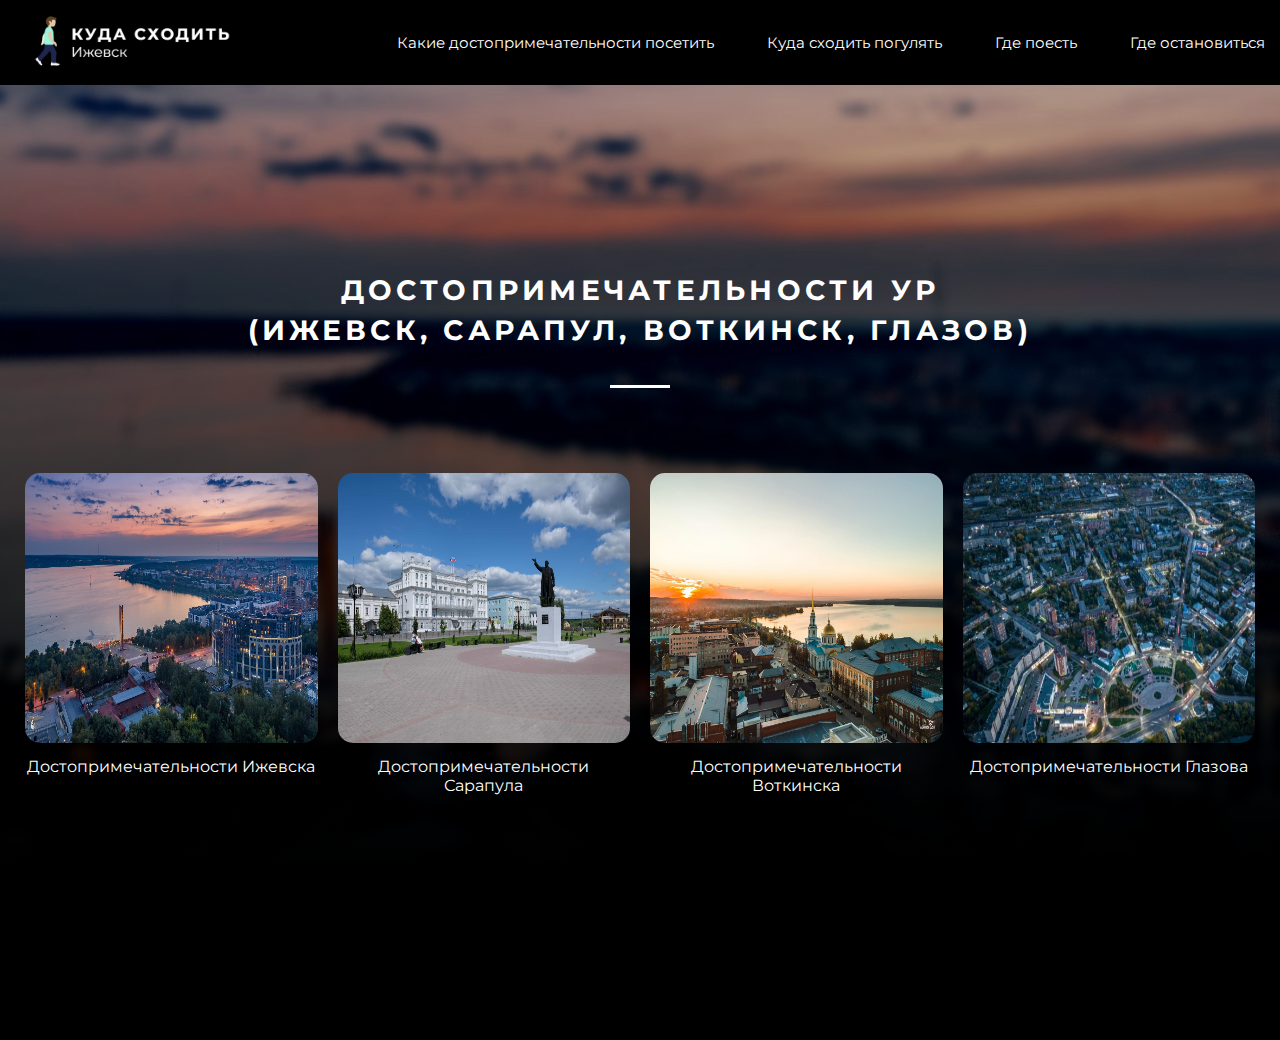
==== index-0.html @ ce71ef00 "big-update" ====
<!DOCTYPE html>
<html lang="ru">
<head>
    <meta charset="UTF-8">
    <link href="https://fonts.googleapis.com/css2?family=Montserrat:wght@400;700&display=swap" rel="stylesheet">
    <meta http-equiv="X-UA-Compatible" content="IE=edge">
    <meta name="viewport" content="width=device-width, initial-scale=1.0">

    <!-- Favicons -->
    <link rel="apple-touch-icon" sizes="180x180" href="assets/favicon/apple-touch-icon.png">
    <link rel="icon" type="image/png" sizes="32x32" href="assets/favicon/favicon-32x32.png">
    <link rel="icon" type="image/png" sizes="16x16" href="assets/favicon/favicon-16x16.png">
    <link rel="manifest" href="assets/favicon/site.webmanifest">
    <link rel="mask-icon" href="assets/favicon/safari-pinned-tab.svg" color="#5bbad5">
    <link rel="shortcut icon" href="assets/favicon/favicon.ico">
    <meta name="msapplication-TileColor" content="#603cba">
    <meta name="msapplication-config" content="assets/favicon/browserconfig.xml">
    <meta name="theme-color" content="#ffffff">

    <link rel="stylesheet" href="assets/css/style.css">
    
    <title>Ижевск | Куда сходить</title>
</head>
<body>
    <!-- Preloader -->
    <div class="preloader">
        <div class="preloader__row">
          <div class="preloader__item"></div>
          <div class="preloader__item"></div>
        </div>
    </div>
    <!-- Header -->
    <header class="header">
        <div class="container">
            <div class="header__inner">
                <a href="index.html">
                    <div class="header__logo">
                        <img class="header__img" src="assets/img/logo.png" alt="">
                    </div>
                </a>
                <nav class="nav">
                    <a class="nav__link" href="index-0.html">Какие достопримечательности посетить</a>
                    <a class="nav__link" href="index-1.html">Куда сходить погулять</a>
                    <a class="nav__link" href="index-2.html">Где поесть</a>
                    <a class="nav__link" href="index-3.html">Где остановиться</a>
                </nav>
                <button class="nav-toggle" id="nav_toggle" type="button">
                    <span class="nav-toggle__item">Menu</span>
                </button>
            </div> <!-- ./header__inner -->
        </div> <!-- ./container -->
    </header>
    

     <!-- Places -->
     <section class="section">
        <div class="modal__container">
            <div class="section__header">
                <div class="section__title">
                    Достопримечательности УР <br>
                    (Ижевск, Сарапул, Воткинск, Глазов)
                </div>
            </div>
            <div class="modal-main">
               <div class="modal__item">
                    <!-- Trigger the Modal -->
                    <div class="modal-info">
                        <a href="index-izhevsk.html">
                            <img class="myImg" src="assets/img/places/index-0/sity/izhevsk-min.jpg">
                        </a>
                        <div class="modal__text">Достопримечательности Ижевска</div>
                    </div>
                    <!-- The Modal -->
                    <div class="modal">
                        <span class="close">&times;</span>
                        <img class="modal-content">
                        <div class="caption"></div>
                    </div>
                </div>

                <div class="modal__item">
                    <!-- Trigger the Modal -->
                    <div class="modal-info">
                        <a href="index-sarapul.html">
                            <img class="myImg" src="assets/img/places/index-0/sity/sarapul-min.jpg">
                        </a>
                        <div class="modal__text">Достопримечательности Сарапула</div>
                    </div>
                    <!-- The Modal -->
                    <div class="modal">
                        <span class="close">&times;</span>
                        <img class="modal-content">
                        <div class="caption"></div>
                    </div>
                </div>

                <div class="modal__item">
                    <!-- Trigger the Modal -->
                    <div class="modal-info">
                        <a href="index-votkinsk.html">
                            <img class="myImg" src="assets/img/places/index-0/sity/votkinsk-min.jpg">
                        </a>
                        <div class="modal__text">Достопримечательности Воткинска</div>
                    </div>
                    <!-- The Modal -->
                    <div class="modal">
                        <span class="close">&times;</span>
                        <img class="modal-content">
                        <div class="caption"></div>
                    </div>
                </div>

                <div class="modal__item">
                    <!-- Trigger the Modal -->
                    <div class="modal-info">
                        <a href="index-glazov.html">
                            <img class="myImg" src="assets/img/places/index-0/sity/glazov-min.jpg">
                        </a>
                        <div class="modal__text">Достопримечательности Глазова</div>
                    </div>
                    <!-- The Modal -->
                    <div class="modal">
                        <span class="close">&times;</span>
                        <img class="modal-content">
                        <div class="caption"></div>
                    </div>
                </div>
            </div>
        </div>
    </section>


    <script src="https://ajax.googleapis.com/ajax/libs/jquery/3.6.3/jquery.min.js"></script>
    <script src="assets/js/app-jquery.js"></script>
    <script src="assets/js/app.js"></script>
</body>
</html>
---- assets/css/style.css ----
body {
    margin: 0;
    font-family: 'Montserrat', sans-serif;
    font-size: 14px;
    color: #C0C0C0;
    background: #181818;
}

*, *:before, *:after {
    box-sizing: border-box;
}

a {
    color: inherit;
    text-decoration: none;
}

h1, h2, h3, h4, h5, h6 {
    margin: 0;
}



/* Container */
.container {
    width: 100%;
    max-width: 1500px;
    margin: 0 auto;
    padding: 0 15px;
}


/* Header */
.header {
    width: 100%;
    position: absolute;
    height: 85px;
    top: 0;
    left: 0;
    right: 0;
    z-index: 1000;
    background: #000;
}

.header_fixed {
    background: #000;
    box-shadow: 0 3px 10px rgba(0, 0, 0, .2);
    position: fixed;
    top: 0;
    left: 0;
    right: 0;
    transform: translate3d(0, 0, 0);
}

.header__inner {
    display: flex;
    justify-content: space-between;
    align-items: center;
    padding: 12px 0;
}

.header__img {
    max-width: 225px;
    height: auto;
}


/* Nav */
.nav {
    display: flex;
    font-size: 15px;
    font-weight: 400;
}

.nav__link {
    display: inline-block;
    vertical-align: top;
    margin-left: 53px;
    text-decoration: none;
    color: #fff;
    transition: color .1s linear;
    position: relative;
}

.nav__link:after {
    content: "";
    display: block;
    width: 100%;
    height: 1px;
    opacity: 0;
    background-color: #fce38a;
    position: absolute;
    top: 100%;
    left: 0;
    z-index: 1;
    transition: opacity .1s linear;
}

.nav__link:hover {
    color: #fce38a;
}
.nav__link:hover:after, .nav__link.active:after {
    opacity: 1;
}
.nav__link.active {
    color: #fce38a;
}


/* ==================== */
/* Nav Toggle (Burger) */
.nav-toggle {
    width: 30px;
    padding: 17px 0;
    display: none;
    font-size: 0;
    color: transparent;
    border: 0;
    background: none;
    cursor: pointer;
    position: absolute;
    top: 24px;
    right: 25px;
    z-index: 1;
}

.nav-toggle:focus {
    outline: 0;
}

.nav-toggle.active .nav-toggle__item {
    background: none;
}

.nav-toggle__item {
    display: block;
    width: 100%;
    height: 3px;
    background-color: #fff;
    position: absolute;
    border-radius: 5px;
    top: 0;
    right: 0;
    bottom: 0;
    left: 0;
    margin: auto;
    transition: background .2s linear;
}

.nav-toggle__item:before,
.nav-toggle__item:after {
    content: "";
    width: 100%;
    height: 3px;
    background-color: #fff;
    position: absolute;
    border-radius: 5px;
    left: 0;
    z-index: 1; 
    transition: transform .2s linear;   
}

.nav-toggle__item:before {
    top: -8px;
}

.nav-toggle__item:after {
    bottom: -8px;
}

.nav-toggle.active .nav-toggle__item:before {
    transform-origin: left top;
    transform: rotate(45deg) translateX(-2px);
}

.nav-toggle.active .nav-toggle__item:after {
    transform-origin: left top;
    transform: rotate(-45deg) translateX(-5px);
}



/* Intro */
.intro {
    position: relative;
    width: 100%;
    height: 100vh;
    min-height: 1050px;
    background: linear-gradient(360deg, #000000 16.78%, rgba(0, 0, 0, 0) 98.53%), url(../img/intro-izh.jpg) center no-repeat;
    background-size: cover;
}

.intro__inner {
    position: absolute;
    bottom: 110px;
    right: 0;
    left: 0;
    text-align: center;
    width: 100%;
    max-width: 800px;
    margin: 0 auto;
}

.intro__suptitle {
    font-size: 14px;
    letter-spacing: 0.249684px;
    font-weight: 400;
    text-transform: uppercase;
    color: #C0C0C0;
}

.intro__title {
    font-size: 60px;
    letter-spacing: 10.249684px;
    font-weight: 700;
    color: #fff;
}

.intro__subtitle {
    font-size: 16px;
    line-height: 1.5;
    font-weight: 400;
    color: #C0C0C0;
}

.intro__subtitle span {
    font-size: 65;
    font-weight: 700;
}


/* Section (Places) */
.section {
    padding: 200px 0;
    background: linear-gradient(360deg, #000000 16.78%, rgba(0, 0, 0, 0) 98.53%), url(../img/background.jpg) center no-repeat;
    background-size: cover;
}

.modal__container {
    width: 100%;
    max-width: 1800px;
    margin: 0 auto;
    padding: 0 15px;
}

.section__header {
    width: 100%;
    margin: 70px auto 70px;
    text-align: center;
}

.section__title {
    color: #fff;
    font-size: 28px;
    letter-spacing: 4.249684px;
    font-weight: 700;
    text-transform: uppercase;
    line-height: 40px;
}

.section__title:after {
    content: "";
    display: block;
    width: 60px;
    height: 3px;
    margin: 35px auto;
    background-color: #fff;
}

.modal-main {
    display: flex;
    flex-wrap: wrap;
}

.modal__item {
    width: 25%;
    padding: 15px 10px;
    margin-bottom: 30px;
}



.myImg {
    width: 100%;
    max-width: 400px;
    height: 270px;
    border-radius: 15px;
    cursor: pointer;
    margin-bottom: 10px;
    transition: 0.2s;
}
  
.myImg:hover {
    opacity: 0.7;
    transform: scale(1.01);
    outline: 3px solid #fff;
}


/* The Modal */
.no-scroll {
    overflow-y: hidden; 
}

.modal {
    display: none; 
    position: fixed; 
    z-index: 10000; 
    padding-top: 100px; 
    left: 0;
    top: 0;
    width: 100%; 
    height: 100%; 
    overflow-y: auto;
    background-color: rgb(0,0,0); 
    background-color: rgba(0,0,0,0.9); 
}


.modal-info {
    text-align: center;
}

.modal__text {
    font-weight: 400;
    font-size: 16px;
    color: #fff;
}

/* Modal Content (Image) */
.modal-content {
    position: relative;
    margin: auto;
    display: block;
    border-radius: 8px;
    width: 80%;
    max-width: 700px;;
}


/* Caption of Modal Image (Image Text) - Same Width as the Image */
.caption {
    margin: auto;
    display: block;
    width: 80%;
    font-size: 17px;
    font-weight: 400;
    max-width: 700px;
    text-align: center;
    color: #C0C0C0;
    padding: 15px 0;
    height: 150px;
}

/* Add Animation - Zoom in the Modal */
.modal-content, .caption {
    animation-name: zoom;
    animation-duration: 0.6s;
}

@keyframes zoom {
    from {transform:scale(0)}
    to {transform:scale(1)}
}

/* The Close Button */
.close {
    position: absolute;
    top: 15px;
    right: 35px;
    color: #f1f1f1;
    font-size: 40px;
    font-weight: bold;
    transition: 0.3s;
}

.close:hover,
.close:focus {
    color: #bbb;
    text-decoration: none;
    cursor: pointer;
}

.preloader {
    /*фиксированное позиционирование*/
    position: fixed;
    /* координаты положения */
    left: 0;
    top: 0;
    right: 0;
    bottom: 0;
    /* фоновый цвет элемента */
    background: #000000;
    /* размещаем блок над всеми элементами на странице (это значение должно быть больше, чем у любого другого позиционированного элемента на странице) */
    z-index: 10000;
}
  
  .preloader__row {
    position: relative;
    top: 50%;
    left: 50%;
    width: 70px;
    height: 70px;
    margin-top: -35px;
    margin-left: -35px;
    text-align: center;
    animation: preloader-rotate 2s infinite linear;
}
  
  .preloader__item {
    position: absolute;
    display: inline-block;
    top: 0;
    background-color: #fff;
    border-radius: 100%;
    width: 35px;
    height: 35px;
    animation: preloader-bounce 2s infinite ease-in-out;
}
  
  .preloader__item:last-child {
    top: auto;
    bottom: 0;
    animation-delay: -1s;
}
  
  @keyframes preloader-rotate {
    100% {
      transform: rotate(360deg);
   }
}
  
  @keyframes preloader-bounce {
  
    0%,
    100% {
      transform: scale(0);
}
  
    50% {
      transform: scale(1);
   }
}
  
  .loaded_hiding .preloader {
    transition: 0.8s opacity;
    opacity: 0;
}
  
  .loaded .preloader {
    display: none;
}


/* Dekstop End */


/* Mobile */
@media (max-width: 1230px) {
    /* Header */
    .header__img {
        max-width: 220px;
    }

    /* Nav */
    .nav {
        font-size: 14px;
    }

    /* Modal */
    .section__header {
        margin: 60px auto 60px;
    }

    .modal__item {
        width: 33%;
    }

    .section__title {
        font-size: 23px;
    }
}

@media (max-width: 990px) {
    /* Nav  */
    .nav {
        display: none;
        width: 100%;
        font-size: 16px;
        position: absolute;
        top: 100%;
        left: 0;
        background-color: #000;
    }

    .nav.active {
        display: block;
    }

    .nav__link {
        display: block;
        margin: 0;
        padding: 10px 30px;

    }

    .nav-toggle {
        display: block;
    }

    /* Modal */
    .section__header {
        margin: 55px auto 55px
    }

    .modal__item {
        width: 50%;
    }

    .section__title {
        font-size: 21px;
    }
}

@media (max-width: 770px) {
    /* Intro */
    .intro {
        min-height: 920px;
    }

    .intro__title {
        font-size: 54px;
    }

    .intro__subtitle {
        font-size: 15px;
    }

    /* Header */
    .header__img {
        max-width: 220px;
    }

    .header__inner {
        padding: 13px 0;
    }

    /* Nav */
    .nav {
        font-size: 14px;
    }

    /* Modal */
    .section__header {
        margin: 50px auto 50px;
    }

    .modal__item {
        width: 100%;
    }

    .section__title {
        font-size: 18px;
    }

    /* Modal */
    .caption {
        font-size: 15px;
    }
}


@media (max-width: 395px) {
    .section__title {
        font-size: 15px;
    }
}

@media (max-width: 330px) {
    .section__title {
        font-size: 13px;
    }
}
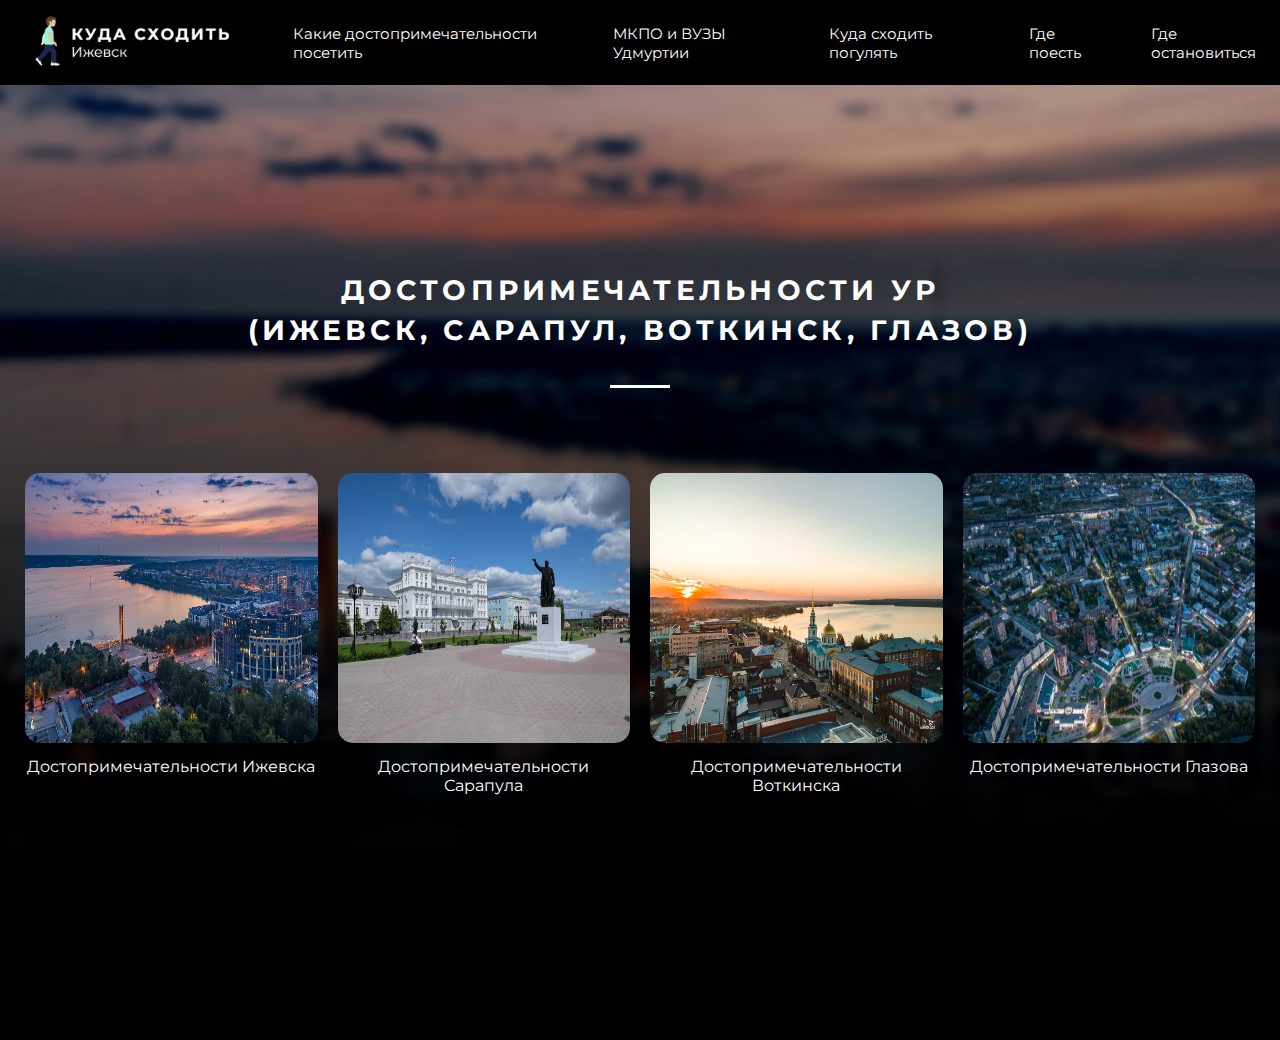
==== commit 8d1ba45a: "update" ====
--- a/index-0.html
+++ b/index-0.html
@@ -40,6 +40,7 @@
                 </a>
                 <nav class="nav">
                     <a class="nav__link" href="index-0.html">Какие достопримечательности посетить</a>
+                    <a class="nav__link" href="index-vyzimkpo.html">МКПО и ВУЗЫ Удмуртии</a>
                     <a class="nav__link" href="index-1.html">Куда сходить погулять</a>
                     <a class="nav__link" href="index-2.html">Где поесть</a>
                     <a class="nav__link" href="index-3.html">Где остановиться</a>
--- a/assets/css/style.css
+++ b/assets/css/style.css
@@ -24,7 +24,7 @@
 /* Container */
 .container {
     width: 100%;
-    max-width: 1500px;
+    max-width: 1650px;
     margin: 0 auto;
     padding: 0 15px;
 }
@@ -231,6 +231,7 @@
 
 /* Section (Places) */
 .section {
+    min-height: 100vh;
     padding: 200px 0;
     background: linear-gradient(360deg, #000000 16.78%, rgba(0, 0, 0, 0) 98.53%), url(../img/background.jpg) center no-repeat;
     background-size: cover;
@@ -272,13 +273,15 @@
     flex-wrap: wrap;
 }
 
+.uniquemain {
+    justify-content: center;
+}
+
 .modal__item {
     width: 25%;
     padding: 15px 10px;
     margin-bottom: 30px;
 }
-
-
 
 .myImg {
     width: 100%;
@@ -334,7 +337,11 @@
     display: block;
     border-radius: 8px;
     width: 80%;
-    max-width: 700px;;
+    max-width: 700px;
+}
+
+.modalsize {
+    max-width: 400px;
 }
 
 
@@ -345,11 +352,11 @@
     width: 80%;
     font-size: 17px;
     font-weight: 400;
-    max-width: 700px;
-    text-align: center;
-    color: #C0C0C0;
+    max-width: 900px;
+    color: #fff;
     padding: 15px 0;
     height: 150px;
+    line-height: 1.4;
 }
 
 /* Add Animation - Zoom in the Modal */
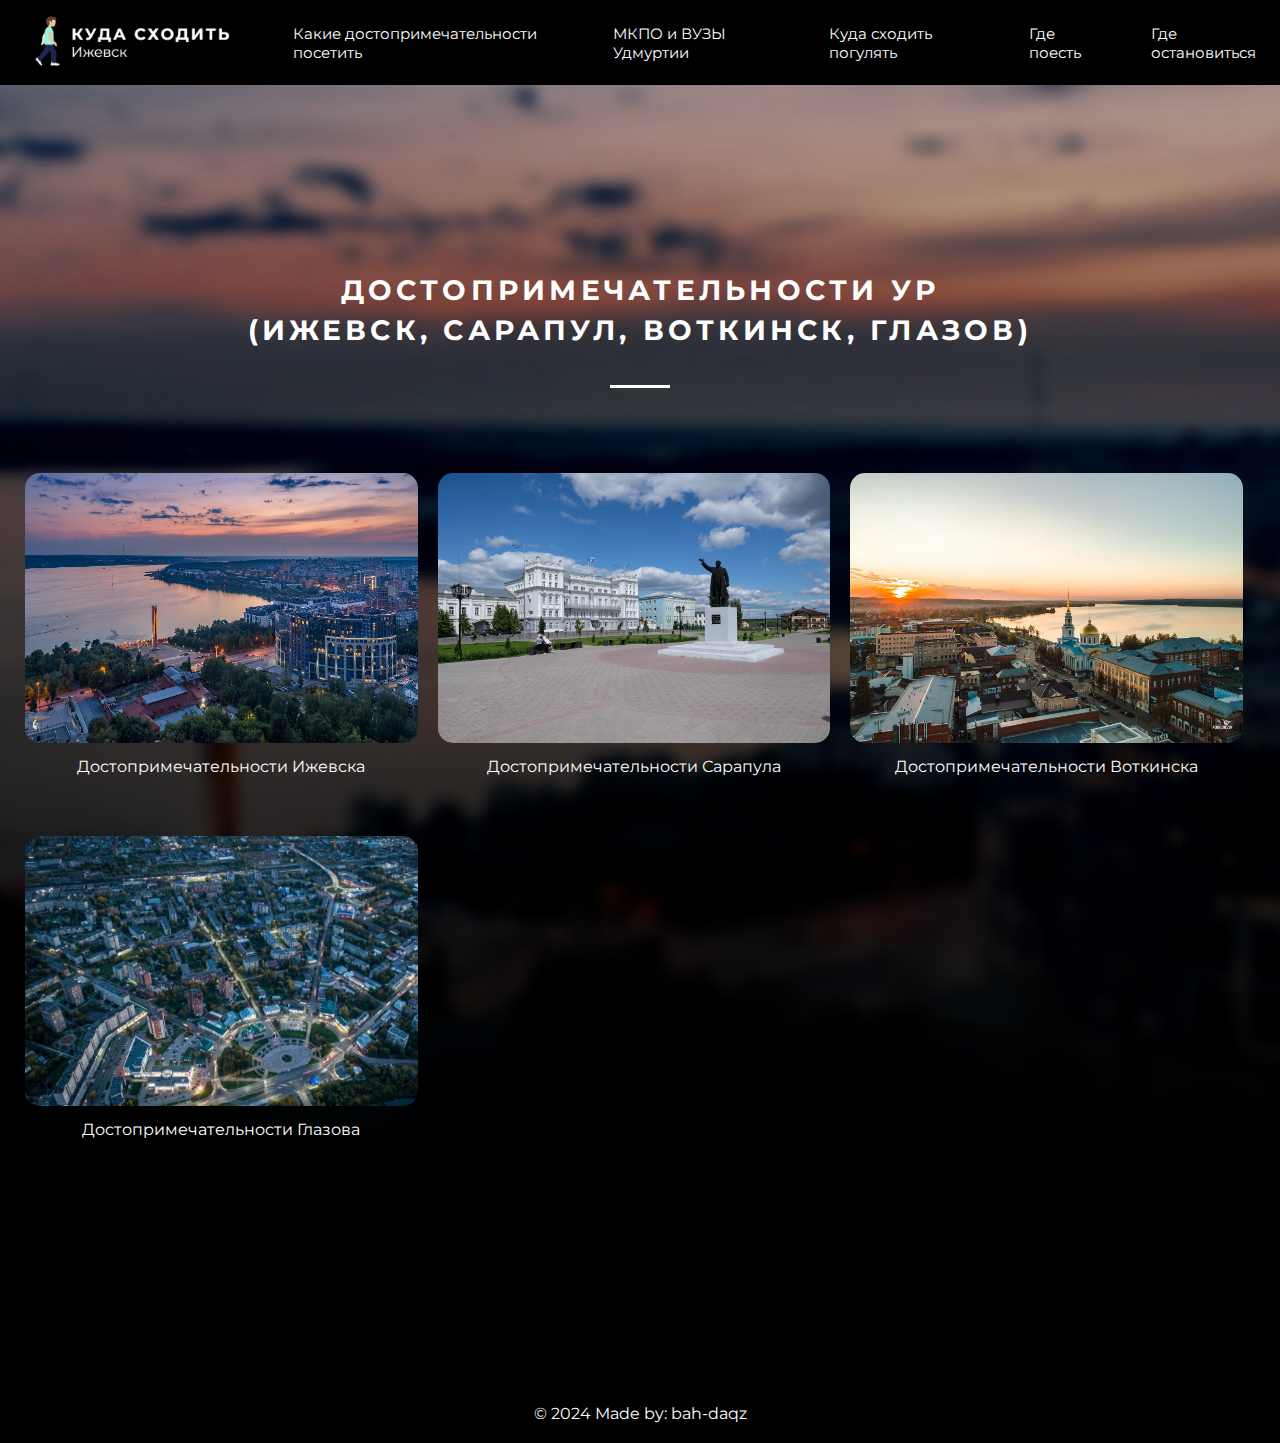
==== commit 7c9828e5: "fix-img" ====
--- a/index-0.html
+++ b/index-0.html
@@ -130,6 +130,10 @@
         </div>
     </section>
 
+    <!-- Footer -->
+    <footer class="footer">
+        <p class="footer__text">© 2024 Made by: <a href="https://vk.com/daaqq" target="_blank" class="footer__link">bah-daqz</a></p>
+    </footer>
 
     <script src="https://ajax.googleapis.com/ajax/libs/jquery/3.6.3/jquery.min.js"></script>
     <script src="assets/js/app-jquery.js"></script>
--- a/assets/css/style.css
+++ b/assets/css/style.css
@@ -29,6 +29,34 @@
     padding: 0 15px;
 }
 
+
+
+.footer {
+    padding: 20px 0;
+    color: #fff; 
+    position: relative;
+    width: 100%;
+    bottom: 0;
+    left: 0;
+    text-align: center;
+    background-color: #000;
+}
+
+.footer__text {
+    margin: 0;
+    font-size: 16px;
+}
+
+.footer__link {
+    color: #ffffff; 
+    text-decoration: none; 
+    transition: text-decoration 0.3s ease;
+}
+
+.footer__link:hover {
+    color: #dcdcdc; 
+    text-decoration: underline; 
+}
 
 /* Header */
 .header {
@@ -228,6 +256,36 @@
     font-weight: 700;
 }
 
+/* Map */
+.map {
+    text-align: center;
+}
+
+.map__title {
+    font-size: 24px;
+    font-weight: 700;
+    text-transform: uppercase;
+    color: #f38181;
+}
+
+.map__title a {
+    text-decoration: none;
+    color: inherit;
+}
+
+.map__title a:hover {
+    text-decoration: underline;
+}
+
+.map__title:after {
+    content: "";
+    display: block;
+    width: 60px;
+    height: 3px;
+    margin: 15px auto 0;
+    background-color: #f38181;
+}
+
 
 /* Section (Places) */
 .section {
@@ -309,7 +367,7 @@
     display: none; 
     position: fixed; 
     z-index: 10000; 
-    padding-top: 100px; 
+    padding-top: 75px; 
     left: 0;
     top: 0;
     width: 100%; 
@@ -458,11 +516,17 @@
     display: none;
 }
 
-
 /* Dekstop End */
 
 
+
 /* Mobile */
+@media (max-width: 1340px) {
+    .modal__item {
+        width: 33%;
+    }
+}
+
 @media (max-width: 1230px) {
     /* Header */
     .header__img {
@@ -485,6 +549,38 @@
 
     .section__title {
         font-size: 23px;
+    }
+}
+
+@media (max-width: 1130px) {
+    /* Nav  */
+    .nav {
+        display: none;
+        width: 100%;
+        font-size: 16px;
+        position: absolute;
+        top: 100%;
+        left: 0;
+        background-color: #000;
+    }
+
+    .nav.active {
+        display: block;
+    }
+
+    .nav__link {
+        display: block;
+        margin: 0;
+        padding: 10px 30px;
+
+    }
+
+    .nav-toggle {
+        display: block;
+    }
+
+    .modal__item {
+        width: 50%;
     }
 }
 
